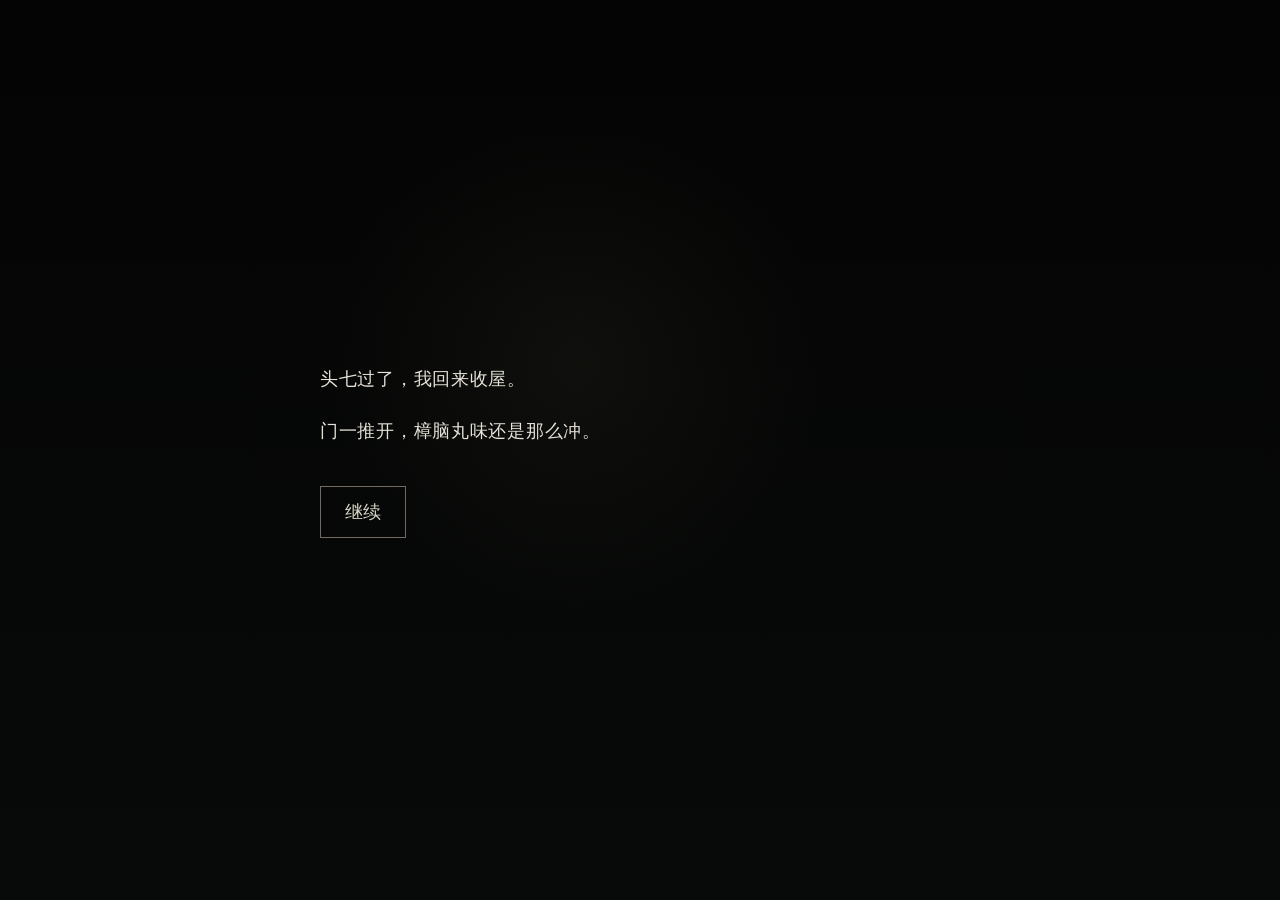
==== index.html @ 70cb3a4e "1.0" ====
<!doctype html>
<html lang="zh-CN">
<head>
  <meta charset="utf-8" />
  <meta name="viewport" content="width=device-width,initial-scale=1,viewport-fit=cover" />
  <meta name="theme-color" content="#1d6762" />
  <meta name="description" content="《留名罐》——浏览器原生民俗调查解谜。" />
  <title>留名罐</title>
  <link rel="icon" href="assets/icons/computer.png" />
  <link rel="stylesheet" href="assets/app.css" />
</head>
<body>
  <div id="boot" class="boot" aria-live="polite">
    <div class="boot-room" id="bootRoom">
      <div class="boot-copy" id="bootCopy">
        <p>头七过了，我回来收屋。</p>
        <p>门一推开，樟脑丸味还是那么冲。</p>
        <button id="bootContinue" class="quiet-button">继续</button>
      </div>
    </div>
  </div>

  <main id="desktop" class="desktop hidden" aria-label="林守义的旧电脑桌面">
    <div class="desktop-grain" aria-hidden="true"></div>
    <div id="desktopIcons" class="desktop-icons"></div>
    <section id="windowLayer" class="window-layer" aria-live="polite"></section>
    <div id="toastLayer" class="toast-layer" aria-live="polite"></div>
    <div id="phoneLayer" class="phone-layer hidden"></div>
    <div id="crtWarp" class="crt-warp" aria-hidden="true"></div>
    <div id="contextMenu" class="context-menu hidden" role="menu"></div>

    <footer class="taskbar">
      <button id="startButton" class="start-button"><img src="assets/icons/computer.png" alt=""/>开始</button>
      <div id="taskButtons" class="task-buttons"></div>
      <div class="task-status"><span id="taskHint">系统就绪</span></div>
      <button id="soundButton" class="sound-button" title="环境与设备声音">声音：开</button><button id="clockButton" class="clock-button" title="双击查看系统时间"><span id="clockText">21:17</span></button>
    </footer>
  </main>

  <div id="endingLayer" class="ending-layer hidden" aria-live="polite"></div>
  <noscript>本作需要 JavaScript 才能运行。</noscript>
  <script src="assets/app.js"></script>
</body>
</html>
---- assets/app.css ----
:root{
  --sys-gray:#c4c4c4; --sys-dark:#31363a; --sys-mid:#7e8588; --sys-light:#f2f2eb;
  --navy:#0b2d63; --teal:#196d68; --ink:#1f1f1b; --paper:#e7e0c9; --accent:#8f2e27;
  --shadow:rgba(0,0,0,.42); --task-h:36px;
  font-family:"Microsoft YaHei","Noto Sans CJK SC",Arial,sans-serif;
}
*{box-sizing:border-box}
html,body{margin:0;width:100%;height:100%;overflow:hidden;background:#0d1718;color:#111}
button,input,select{font:inherit}
button{cursor:default}
.hidden{display:none!important}
.boot{position:fixed;inset:0;background:#050605;color:#e6e2d8;z-index:9999}
.boot-room{position:absolute;inset:0;display:grid;place-items:center;background:radial-gradient(circle at 45% 40%,rgba(87,79,65,.13),transparent 28%),linear-gradient(180deg,#030403,#080a09);}
.boot-room:after{content:"";position:absolute;inset:0;opacity:.13;background:repeating-linear-gradient(90deg,transparent 0 27px,rgba(255,255,255,.025) 28px,transparent 29px)}
.boot-copy{width:min(640px,82vw);font-family:"Noto Serif CJK SC","Songti SC",serif;line-height:1.9;font-size:18px;letter-spacing:.04em;position:relative;z-index:2}
.boot-copy p{margin:0 0 18px;opacity:0;transform:translateY(4px);animation:fadeIn .8s forwards}
.boot-copy p:nth-child(2){animation-delay:.8s}.boot-copy p:nth-child(3){animation-delay:1.6s}
.quiet-button{margin-top:20px;background:transparent;color:#d8d3c7;border:1px solid #6f6b61;padding:8px 24px}
@keyframes fadeIn{to{opacity:1;transform:none}}
.desktop{position:fixed;inset:0;background:url('wallpaper.webp') center/cover no-repeat;user-select:none}
.desktop:before{content:"";position:absolute;inset:0;background:linear-gradient(90deg,rgba(0,0,0,.08),transparent 25%,transparent 75%,rgba(0,0,0,.1));pointer-events:none}
.desktop-grain{position:absolute;inset:0;pointer-events:none;opacity:.16;mix-blend-mode:soft-light;background-image:radial-gradient(rgba(255,255,255,.15) 1px,transparent 1px);background-size:3px 3px}
.desktop-icons{position:absolute;left:14px;top:14px;bottom:calc(var(--task-h) + 10px);display:grid;grid-auto-flow:column;grid-template-rows:repeat(6,86px);grid-auto-columns:82px;gap:5px 12px;align-content:start;z-index:3}
.desktop-icon{width:82px;height:82px;background:transparent;border:0;color:white;text-shadow:1px 1px 2px #000;display:flex;flex-direction:column;align-items:center;justify-content:flex-start;padding:4px 3px;position:relative}
.desktop-icon img{width:48px;height:48px;image-rendering:auto;filter:drop-shadow(1px 2px 1px rgba(0,0,0,.45))}
.desktop-icon span{font-size:12px;line-height:16px;padding:1px 3px;max-width:78px;overflow:hidden;text-overflow:ellipsis;white-space:nowrap}
.desktop-icon:hover span,.desktop-icon:focus span{background:#083f83;color:#fff;outline:1px dotted #fff}
.desktop-icon.unread:after{content:"";position:absolute;right:12px;top:4px;width:8px;height:8px;border-radius:50%;background:#f0c95d;box-shadow:0 0 0 1px #4f3e14}
.taskbar{position:absolute;left:0;right:0;bottom:0;height:var(--task-h);background:#bfc2be;border-top:2px solid #f5f5ef;display:flex;align-items:center;padding:3px;z-index:5000;box-shadow:0 -1px 0 #646766}
.start-button,.clock-button{height:28px;border:2px outset #e3e4df;background:#c7c9c5;color:#111;font-weight:700;display:flex;align-items:center;gap:4px;padding:2px 7px}
.start-button:active,.clock-button:active{border-style:inset}.start-button img{width:20px;height:20px}
.task-buttons{display:flex;gap:3px;margin-left:5px;min-width:0;flex:1;overflow:hidden}
.task-window-button{height:27px;min-width:110px;max-width:185px;border:2px outset #ddd;background:#c3c5c1;text-align:left;white-space:nowrap;overflow:hidden;text-overflow:ellipsis;font-size:12px;padding:2px 8px}
.task-window-button.active{border-style:inset;background:#b5b7b2}
.task-status{width:min(310px,28vw);height:27px;border:2px inset #deded8;padding:4px 8px;font-size:11px;white-space:nowrap;overflow:hidden;text-overflow:ellipsis;color:#303431;background:#b9bcb7}
.clock-button{font-weight:400;min-width:66px;justify-content:center;margin-left:4px}
.window-layer{position:absolute;inset:0 0 var(--task-h);pointer-events:none;z-index:10}
.win{position:absolute;width:min(900px,88vw);height:min(650px,78vh);background:#c5c6c2;border:2px outset #f4f4ef;box-shadow:5px 6px 18px var(--shadow);pointer-events:auto;display:flex;flex-direction:column;min-width:320px;min-height:220px;overflow:hidden}
.win.active{box-shadow:7px 9px 24px rgba(0,0,0,.55)}
.win-titlebar{height:28px;background:linear-gradient(90deg,#0a2d66,#2d6d9a);color:#fff;display:flex;align-items:center;padding:2px 3px 2px 6px;font-size:12px;font-weight:700;letter-spacing:.02em;touch-action:none}
.win.inactive .win-titlebar{background:linear-gradient(90deg,#777,#999)}
.win-titlebar img{width:18px;height:18px;margin-right:5px}.win-title{flex:1;overflow:hidden;text-overflow:ellipsis;white-space:nowrap}
.win-controls{display:flex;gap:2px}.win-controls button{width:22px;height:20px;border:2px outset #ddd;background:#c6c6c1;padding:0;line-height:14px;font-weight:700}.win-controls button:active{border-style:inset}
.win-menu{height:27px;background:#d6d6d2;border-bottom:1px solid #777;padding:4px 8px;font-size:12px;display:flex;gap:17px}.win-menu span:first-letter{text-decoration:underline}
.win-body{flex:1;min-height:0;background:#f2f2ed;overflow:auto;position:relative;user-select:text}
.statusbar{height:22px;background:#c7c9c5;border-top:1px solid #777;padding:3px 7px;font-size:11px;display:flex;gap:16px;color:#333}
.statusbar span{border:1px inset #ddd;padding:0 5px;flex:1;white-space:nowrap;overflow:hidden;text-overflow:ellipsis}
.toolbar{background:#d1d2ce;border-bottom:1px solid #82847f;padding:5px;display:flex;align-items:center;gap:5px;user-select:none}
.tool-btn{height:27px;border:2px outset #eee;background:#c9cbc7;padding:2px 10px;font-size:12px}.tool-btn:active{border-style:inset}.tool-btn[disabled]{color:#777;opacity:.75}
.split{display:grid;grid-template-columns:220px 1fr;height:100%}.sidepane{background:#ecece8;border-right:1px solid #9d9f9b;padding:9px;font-size:12px}.sidepane h4{margin:0 0 8px;font-size:12px;color:#244b79}.sidepane a{display:block;padding:3px 4px;color:#053a86;text-decoration:none}.sidepane a:hover{background:#d5dfeb}.mainpane{padding:12px;overflow:auto}
.file-list{width:100%;border-collapse:collapse;font-size:12px;background:#fff}.file-list th{position:sticky;top:0;background:#e7e7e2;text-align:left;border:1px solid #b5b6b1;padding:5px}.file-list td{border-bottom:1px solid #e7e7e3;padding:5px 6px}.file-list tr:hover td{background:#dce9f7}.file-list .new td:first-child{font-weight:700}.file-chip{display:inline-flex;align-items:center;gap:6px}.file-chip img{width:20px;height:20px}
.scan-view{height:100%;background:#676862;padding:18px;display:flex;align-items:flex-start;justify-content:center;overflow:auto}.scan-frame{background:#e9e3d0;box-shadow:0 8px 26px rgba(0,0,0,.55);max-width:1100px;width:92%;position:relative}.scan-frame img{display:block;width:100%;height:auto}.scan-caption{background:#2f302e;color:#ddd;padding:7px 12px;font-size:11px;display:flex;justify-content:space-between}.scan-tools{position:sticky;top:0;z-index:3;background:#c6c7c3;border:2px outset #eee;padding:5px;display:flex;gap:5px}
.browser-shell{height:100%;display:flex;flex-direction:column;background:#f5f1df;font-family:"SimSun","Noto Serif CJK SC",serif}.browser-bar{background:#c8c9c6;padding:5px;border-bottom:1px solid #777;display:flex;align-items:center;gap:6px;font-family:Arial,sans-serif;font-size:12px}.urlbox{background:white;border:2px inset #ddd;padding:3px 7px;flex:1;white-space:nowrap;overflow:hidden}.oldsite{padding:18px 24px 40px;overflow:auto;background:#e8e0c7 url('wallpaper.webp') center/1600px auto fixed;color:#2b271f}.site-sheet{max-width:860px;margin:0 auto;background:#efe8d2;border:1px solid #736a58;padding:0 18px 28px;box-shadow:0 0 20px rgba(0,0,0,.16)}
.site-banner{margin:0 -18px 10px;height:92px;background:linear-gradient(180deg,#493c2a,#655034);color:#eadbb2;border-bottom:4px double #b89b61;display:flex;align-items:end;padding:13px 18px;font-size:28px;letter-spacing:.2em;text-shadow:1px 2px #1e1710}.site-nav{background:#d3c39a;border:1px solid #84704b;padding:6px 9px;margin:10px 0;font-size:13px}.site-nav a{color:#003b88;margin-right:15px;text-decoration:underline;cursor:pointer}.site-sheet h2{font-size:18px;border-bottom:1px dotted #7b6b4a;padding-bottom:5px}.site-sheet h3{font-size:15px}.site-sheet p,.site-sheet li{font-size:14px;line-height:1.75}.site-note{border:1px solid #97845e;background:#e3d5af;padding:10px;margin:12px 0}.visitor{font-size:12px;color:#5c513b;text-align:right}.bbs{width:100%;border-collapse:collapse;background:#f2ead4;font-size:13px}.bbs td,.bbs th{border:1px solid #9d8f6f;padding:6px;vertical-align:top}.bbs th{background:#d7c79f}
.login-panel{width:min(530px,92%);margin:40px auto;background:#c9cbc7;border:2px outset #eee;box-shadow:4px 5px 14px rgba(0,0,0,.35)}.login-head{background:#103b78;color:#fff;padding:8px;font-weight:700}.login-main{padding:20px 24px}.login-row{display:grid;grid-template-columns:110px 1fr;gap:8px;align-items:center;margin:9px 0}.login-row input{border:2px inset #eee;background:#fff;padding:5px 7px}.login-actions{text-align:right;margin-top:14px}.sys-btn{border:2px outset #eee;background:#c7c9c5;padding:4px 14px}.sys-btn:active{border-style:inset}.helpbox{margin-top:16px;border-top:1px solid #8a8c88;padding-top:10px;font-size:12px;line-height:1.6;color:#414642}.error-text{color:#86291f;min-height:20px;font-size:12px}.success-text{color:#245c25;font-weight:700}
.train-app{height:100%;display:grid;grid-template-columns:minmax(280px,40%) 1fr;background:#898b87}.train-controls{background:#bbbdb8;border-right:3px ridge #e2e3dd;padding:10px;overflow:auto}.train-screen{position:relative;background:#26302e;overflow:hidden;display:flex;flex-direction:column}.interlock{border:2px inset #eee;background:#5b625d;padding:8px;color:#e8e3cf;font-size:12px}.interlock-title{font-weight:700;color:#f4e4a7;margin-bottom:7px}.lever-grid{display:grid;grid-template-columns:1fr 1fr;gap:7px}.lever{border:2px solid #252a27;background:#737b75;padding:7px}.lever label{display:block;margin-bottom:5px}.toggle-pair{display:flex}.toggle-pair button{flex:1;border:2px outset #bbb;background:#b8bab5;font-size:11px;padding:5px}.toggle-pair button.on{border-style:inset;background:#546d59;color:#fff}.signal-btn{width:100%;margin-top:9px;background:#8b8d88;border:3px outset #c8c9c4;padding:8px;font-weight:700}.run-sheet{margin-top:10px;background:#e9e2cc;color:#222;padding:8px;border:1px solid #4d4d47;font-family:"Courier New",monospace;font-size:11px}.run-sheet table{width:100%;border-collapse:collapse}.run-sheet td,.run-sheet th{border-bottom:1px dashed #8d866f;padding:4px}.run-sheet tr.current{background:#c8d7c3}.train-log{height:90px;background:#17201e;color:#a9d29e;border-top:1px solid #7d8b84;padding:7px;font-family:monospace;font-size:11px;overflow:auto}.three-stage{flex:1;min-height:280px;position:relative;background:linear-gradient(#7d8d8c,#47564f)}.three-stage canvas{width:100%!important;height:100%!important;display:block}.fallback-rail{position:absolute;inset:0;overflow:hidden;background:#46534f}.fallback-rail-bg{position:absolute;inset:0;width:100%;height:100%;object-fit:cover;filter:saturate(.8) contrast(1.02)}.fallback-motion{position:absolute;inset:0;pointer-events:none;opacity:0;background:linear-gradient(90deg,transparent 0 18%,rgba(238,238,221,.10) 30%,rgba(40,46,43,.26) 50%,rgba(238,238,221,.08) 69%,transparent 82%);mix-blend-mode:screen;filter:blur(9px);transform:translateX(-16%)}.fallback-rail.passing .fallback-rail-bg{animation:railCameraPass 2.3s ease-out}.fallback-rail.passing .fallback-motion{animation:railMotionPass 2.3s ease-out}@keyframes railCameraPass{0%{transform:scale(1);filter:saturate(.8) contrast(1.02) blur(0)}34%{transform:scale(1.012) translateX(-.35%);filter:saturate(.72) contrast(1.05) blur(.7px)}55%{transform:scale(1.026) translateX(.4%);filter:saturate(.68) contrast(1.06) brightness(.93) blur(1.4px)}100%{transform:scale(1);filter:saturate(.8) contrast(1.02) blur(0)}}@keyframes railMotionPass{0%{opacity:0;transform:translateX(-20%)}18%{opacity:.18}47%{opacity:.52;transform:translateX(8%)}72%{opacity:.17;transform:translateX(22%)}100%{opacity:0;transform:translateX(32%)}}@media (prefers-reduced-motion:reduce){.fallback-rail.passing .fallback-rail-bg{animation-duration:.85s}.fallback-rail.passing .fallback-motion{animation-duration:.85s}.vhs-noise{display:none}}.vhs-noise{display:none}}
.film-app{height:100%;background:#52534e;color:#ddd;display:grid;grid-template-rows:auto 1fr auto}.light-toolbar{background:#bfc0bb;color:#222;border-bottom:2px ridge #eee;padding:5px;display:flex;gap:6px;align-items:center}.light-surface{position:relative;overflow:auto;padding:28px;background:radial-gradient(circle at 50% 40%,#f7f0d8,#b9b196 62%,#76736a 100%)}.film-strips{display:grid;grid-template-columns:repeat(3,minmax(190px,1fr));gap:14px;max-width:1100px;margin:20px auto}.film-card{background:#151514;padding:14px 14px 34px;border:1px solid #777;box-shadow:0 6px 12px rgba(0,0,0,.45);position:relative;cursor:grab}.film-card.dragging{opacity:.45}.film-card img{width:100%;display:block;filter:sepia(.26) contrast(1.07)}.film-code{position:absolute;left:14px;right:14px;bottom:9px;font-family:monospace;font-size:11px;color:#c0b078;display:flex;justify-content:space-between}.film-slot-label{text-align:center;font-size:12px;color:#413d31}.magnifier{position:fixed;width:190px;height:190px;border-radius:50%;border:8px solid #333;box-shadow:0 4px 18px rgba(0,0,0,.5),inset 0 0 0 2px #aaa;background:rgba(255,255,255,.16);pointer-events:none;display:none;z-index:8000}.light-footer{background:#2d2e2b;color:#c8c8c0;padding:7px 10px;font-size:11px;display:flex;justify-content:space-between}
.vhs-app{height:100%;display:grid;grid-template-columns:1fr 250px;background:#111;color:#ddd}.vhs-main{min-width:0;display:flex;flex-direction:column}.vhs-screen{position:relative;flex:1;min-height:300px;background:#050606;overflow:hidden;display:grid;place-items:center}.vhs-screen img{max-width:100%;max-height:100%;width:100%;height:100%;object-fit:contain;filter:saturate(.55) contrast(1.06) brightness(.82)}.vhs-screen:after{content:"";position:absolute;inset:0;pointer-events:none;background:repeating-linear-gradient(0deg,rgba(255,255,255,.035) 0 1px,rgba(0,0,0,.06) 2px 4px),linear-gradient(90deg,rgba(255,0,0,.025),transparent 25%,rgba(0,255,255,.025));mix-blend-mode:screen}.vhs-timecode{position:absolute;left:14px;top:10px;color:#ecebd5;font:18px monospace;text-shadow:2px 2px #000;z-index:2}.vhs-controls{background:#232624;border-top:1px solid #565b57;padding:8px;display:grid;grid-template-columns:auto 1fr auto;gap:8px;align-items:center}.vhs-controls input[type=range]{width:100%}.vhs-side{border-left:1px solid #444;padding:10px;background:#202220;overflow:auto;font-size:12px}.vhs-side h3{margin:8px 0;font-size:13px;color:#d7d0aa}.channel-row,.camera-row{display:flex;gap:4px;flex-wrap:wrap}.vhs-btn{background:#343a37;color:#ddd;border:2px outset #595f5b;padding:4px 7px;font-size:11px}.vhs-btn.on{border-style:inset;background:#5c624d}.waveform{height:86px;background:#080a09;border:1px solid #555;margin-top:7px;position:relative;overflow:hidden}.waveform canvas{width:100%;height:100%}.bookmark-list{border-top:1px solid #555;margin-top:8px;padding-top:8px}.bookmark{padding:4px;border-bottom:1px dotted #555}.transcript{margin-top:8px;padding:7px;background:#141615;border:1px solid #444;color:#bfc7ba;line-height:1.5;min-height:52px}
.mail-app{height:100%;display:grid;grid-template-columns:210px 260px 1fr;background:#ddd}.mail-folders{padding:8px;background:#e8e8e4;border-right:1px solid #8d8f8b;font-size:12px}.mail-list{background:white;border-right:1px solid #aaa;overflow:auto}.mail-item{padding:8px;border-bottom:1px solid #ddd;font-size:11px}.mail-item:hover,.mail-item.active{background:#dbe7f5}.mail-view{background:#f6f6f2;padding:12px;overflow:auto;font-size:12px;line-height:1.65}.mail-header{border-bottom:1px solid #aaa;padding-bottom:8px;margin-bottom:10px;font-family:monospace}.mail-body p{margin:.7em 0}.attachment{display:inline-block;border:1px solid #aaa;background:#e8e8e1;padding:6px;margin-top:8px}
.meta-app{height:100%;display:grid;grid-template-columns:1fr 330px}.meta-table-wrap{overflow:auto;background:#fff}.meta-table{width:100%;border-collapse:collapse;font-size:11px}.meta-table th{position:sticky;top:0;background:#ddd;border-bottom:1px solid #888;padding:6px;text-align:left;cursor:pointer}.meta-table td{border-bottom:1px solid #e5e5e5;padding:6px}.meta-table tr:hover td{background:#edf4fc}.meta-detail{background:#ededE8;border-left:1px solid #999;padding:12px;font-size:12px;overflow:auto}.property-box{border:2px inset #eee;background:#fff;padding:10px;line-height:1.65}.deleted{color:#8b2e27}.restored{color:#325b31}
.phone-layer{position:absolute;right:50px;bottom:65px;width:350px;background:#d2d2ce;border:3px outset #eee;z-index:7000;box-shadow:8px 10px 26px rgba(0,0,0,.5)}.phone-head{background:#173f78;color:#fff;padding:7px;font-weight:700}.phone-body{padding:14px;background:#e8e8e3;font-size:13px;line-height:1.7}.phone-speaker{font-weight:700;color:#343c42}.phone-actions{text-align:right;margin-top:11px}
.toast-layer{position:absolute;right:18px;bottom:52px;z-index:9000;display:flex;flex-direction:column;gap:8px;pointer-events:none}.toast{width:330px;background:#e3e4df;border:2px outset #fff;box-shadow:4px 5px 16px rgba(0,0,0,.35);padding:9px 10px;font-size:12px;color:#222;animation:toastIn .25s ease-out}.toast b{display:block;color:#174b77;margin-bottom:3px}@keyframes toastIn{from{transform:translateX(30px);opacity:0}to{transform:none;opacity:1}}
.crt-warp{position:absolute;inset:0;pointer-events:none;z-index:9500;opacity:0;background:radial-gradient(ellipse at center,transparent 45%,rgba(0,0,0,.35) 95%);mix-blend-mode:multiply}.crt-warp.play{animation:crtWarp 2.6s ease-in-out}@keyframes crtWarp{0%{opacity:0;transform:scale(1)}18%{opacity:.7;transform:scaleX(1.02) scaleY(.985)}40%{opacity:.25;transform:scaleX(.992) scaleY(1.01)}75%{opacity:.55;transform:scale(1.008)}100%{opacity:0;transform:none}}
.context-menu{position:absolute;z-index:10000;background:#d2d3cf;border:2px outset #fff;min-width:190px;padding:3px;font-size:12px}.context-menu button{display:block;width:100%;border:0;background:transparent;text-align:left;padding:5px 16px 5px 25px}.context-menu button:hover{background:#0c3f85;color:white}.context-menu hr{border:0;border-top:1px solid #888;border-bottom:1px solid #fff}
.jar-app{height:100%;background:#191a19;color:#ddd;display:grid;grid-template-columns:1fr 250px}.jar-stage{position:relative;min-height:380px;background:radial-gradient(circle at 50% 42%,#3b3a34,#171816 72%)}.jar-stage canvas{width:100%!important;height:100%!important}.jar-side{padding:13px;background:#292b28;border-left:1px solid #4d504b;font-size:12px;line-height:1.6}.jar-side input{width:100%}.museum-label{border-top:1px solid #555;margin-top:14px;padding-top:12px;color:#c9c4b5}
.ending-layer{position:fixed;inset:0;background:#050605;color:#e5e1d7;z-index:12000;display:flex;align-items:center;justify-content:center;font-family:"Noto Serif CJK SC","Songti SC",serif;overflow:auto;padding:40px}.ending-card{width:min(760px,90vw);line-height:1.9}.ending-card h1{font-size:36px;font-weight:400;letter-spacing:.2em}.ending-card .name{font-size:24px;margin-top:36px}.ending-card button{margin-top:35px;background:transparent;color:#d8d3c7;border:1px solid #756f65;padding:8px 18px}
.end-action{background:#d2d2ce;color:#111;font-family:"Microsoft YaHei",sans-serif;border:3px outset #eee;padding:16px}.end-drops{display:grid;grid-template-columns:1fr 1fr;gap:16px;margin-top:15px}.drop-target{height:140px;border:2px dashed #767976;background:#efefe9;display:flex;flex-direction:column;align-items:center;justify-content:center;gap:8px}.drop-target img{width:48px}.drag-folder{display:inline-flex;align-items:center;gap:8px;border:2px outset #eee;background:#c6c8c4;padding:8px;margin-top:10px;cursor:grab}.drag-folder img{width:32px}
.inference-box{margin:10px 0;border:1px solid #777;background:#f1efe6;padding:9px;font-size:12px}.inference-box strong{color:#7d2c25}.evidence-grid{display:grid;grid-template-columns:repeat(auto-fit,minmax(230px,1fr));gap:8px}.evidence-card{border:1px solid #9b9b94;background:#f7f7f2;padding:9px;font-size:12px}.evidence-card b{display:block;margin-bottom:3px}
@media (max-width:820px){
  .desktop-icons{grid-template-rows:repeat(8,76px);grid-auto-columns:72px}.desktop-icon{width:72px;height:72px}.desktop-icon img{width:42px;height:42px}.win{width:96vw!important;height:84vh!important;left:2vw!important;top:4vh!important}.split{grid-template-columns:150px 1fr}.train-app{grid-template-columns:1fr}.train-screen{min-height:280px}.train-controls{max-height:45vh}.film-strips{grid-template-columns:1fr}.vhs-app{grid-template-columns:1fr}.vhs-side{border-left:0;border-top:1px solid #444;max-height:230px}.mail-app{grid-template-columns:120px 1fr}.mail-view{grid-column:1 / -1;border-top:1px solid #aaa;min-height:250px}.meta-app{grid-template-columns:1fr}.meta-detail{border-left:0;border-top:1px solid #999}.jar-app{grid-template-columns:1fr}.jar-side{border-left:0;border-top:1px solid #555}.task-status{display:none}.phone-layer{left:3vw;right:3vw;width:auto}.end-drops{grid-template-columns:1fr}.site-banner{font-size:21px}}
@media (prefers-reduced-motion:reduce){*{animation-duration:.001ms!important;transition-duration:.001ms!important}.crt-warp{display:none}}

/* v5.1 evidence-workbench refinements */
.train-tools{margin-top:8px;display:flex;gap:6px;flex-wrap:wrap}.tool-btn.assist-ready{outline:1px solid #84723a;box-shadow:inset 0 0 0 1px #e7d89c}.signal-btn[disabled]{filter:grayscale(.45);opacity:.72}.light-surface.slant-on{background:linear-gradient(116deg,#8f8875 0%,#f5eccf 36%,#b3a991 61%,#6e6b63 100%);filter:contrast(1.1) brightness(.94)}
.vhs-controls{display:flex;flex-wrap:wrap;gap:7px;align-items:center}.vhs-controls input[type=range]{flex:1 1 300px;min-width:180px}.vhs-speed{display:inline-flex;gap:3px;align-items:center;font-size:11px;color:#cfcbb7}.bookmark{display:block;width:100%;text-align:left;background:#181a19;color:#c9cec5;border:0;border-bottom:1px dotted #555;padding:5px 4px}.bookmark:hover{background:#2d332f}.vhs-screen img{transform-origin:center center;transition:transform .08s linear}.film-card img{filter:sepia(.18) contrast(1.06) brightness(.94)}
@media (max-width:820px){.vhs-controls input[type=range]{flex-basis:100%}.vhs-speed{width:100%}.train-tools{position:sticky;bottom:0;background:#bbbdb8;padding:5px 0}}
.sound-button{height:28px;border:2px outset #e3e4df;background:#c7c9c5;color:#222;padding:2px 8px;font-size:11px;margin-left:4px}.sound-button:active{border-style:inset}

/* photographic archive fallback for the digitised jar */
.fallback-jar{position:absolute;left:50%;top:50%;width:min(62%,430px);height:min(78%,470px);transform:translate(-50%,-50%);border:0;border-radius:0;background:none;box-shadow:none;transform-style:preserve-3d;transition:filter .12s linear}
.fallback-jar:before{display:none}
.fallback-jar img{position:absolute;inset:0;width:100%;height:100%;object-fit:contain;filter:drop-shadow(0 26px 26px rgba(0,0,0,.48));transition:opacity .35s ease;pointer-events:none}
.fallback-jar .jar-front{opacity:1}.fallback-jar .jar-bottom{opacity:0}.fallback-jar.reveal .jar-front{opacity:0}.fallback-jar.reveal .jar-bottom{opacity:1}
@media (max-width:820px){.fallback-jar{width:min(78%,390px);height:min(75%,430px)}}

/* round-2 investigation polish */
.plain-memo{margin:10px 0;padding:9px 11px;border:1px solid #9b9b91;background:#fffff3;font:12px/1.65 "Courier New",monospace;box-shadow:inset 0 0 0 1px #e7e5d8;color:#222;cursor:default}
.plain-memo:hover{background:#fffde8}.plain-memo b{font-weight:700}.plain-memo span{color:#444}
.notepad-page{height:100%;padding:18px 20px;background:#fffff1;color:#202020;font:14px/1.8 "Courier New","SimSun",monospace;white-space:pre-line}
.identity-board{margin-top:12px;border:2px inset #ddd;background:#d6d7d2;padding:8px;font-size:12px}
.identity-title{padding:5px 7px;margin:-8px -8px 8px;background:#6d716d;color:#f3f0df;font-weight:700;border-bottom:1px solid #3e413e}
.identity-row{display:grid;grid-template-columns:20px 1fr;gap:6px;align-items:start;padding:6px 7px;border-bottom:1px solid #b4b6b1;background:#ecece7}
.identity-row:last-child{border-bottom:0}.identity-row.locked{color:#777;background:#d9dad5}.identity-row.ready:hover{background:#f4f4ef}
.identity-row input{margin-top:3px}.identity-row span{display:block}.identity-row b{display:inline-block;min-width:88px;color:#283d55}.identity-row small{display:block;margin-top:2px;color:#454845;font-size:11px;line-height:1.45}.identity-row.locked b,.identity-row.locked small{color:#777}
.identity-board>.sys-btn{margin-top:8px}.identity-result{margin-top:7px;padding:7px 8px;border:1px inset #e2e2de;background:#f5f5ee;min-height:32px;line-height:1.5;color:#30332f}
#clockText{min-width:52px;display:inline-block;text-align:center}.clock-button{min-width:76px}

/* round-3 atmosphere / material-authenticity pass */
.system-note{margin:10px 0;border:1px solid #979990;background:#e9eae5;padding:7px 9px;font-size:11px;line-height:1.55;color:#353934;box-shadow:inset 1px 1px #fff,inset -1px -1px #c6c7c2}
.system-note b{display:inline-block;color:#253c54;margin-right:8px}.system-note span{color:#484c47}
.scan-view{background:radial-gradient(circle at 50% 34%,#76776f,#51534f 72%);padding:26px 34px}.scan-frame{box-shadow:0 12px 34px rgba(0,0,0,.62),0 0 0 1px rgba(255,255,255,.08);transform:rotate(-.08deg)}
.scan-frame:before{content:"";position:absolute;left:7%;right:7%;top:-7px;height:12px;background:linear-gradient(90deg,transparent,#d8d3be 8%,#aaa590 52%,#d8d3be 92%,transparent);opacity:.28;filter:blur(.6px);pointer-events:none}
.oldsite{background:#d5d1bb url('wallpaper.webp') center/1800px auto fixed;padding:14px 20px 44px}.site-sheet{max-width:920px;margin:0 auto;background:#eee9d3;border:1px solid #514c3d;padding:0 12px 28px;box-shadow:none}
.site-banner{height:78px;margin:0 -12px 7px;background:linear-gradient(#354238,#465246 48%,#303b32 49%,#273029);border-bottom:3px double #9f926c;color:#e4ddbf;font-family:"SimSun","Noto Serif CJK SC",serif;font-size:26px;text-shadow:1px 1px #151b17;align-items:center}
.site-nav{background:#c7c1a7;border:1px solid #756f59;padding:3px 6px;margin:0 0 9px;display:flex;gap:0;flex-wrap:wrap}.site-nav a{padding:2px 14px;border-right:1px solid #8e866d;color:#173c6b;text-decoration:underline;font-size:12px}.site-content{background:#f4efd9;border:1px solid #a29a7b;padding:12px 18px;min-height:390px;line-height:1.7;font-size:14px}.site-content h2{font-size:18px;color:#663727;border-bottom:1px dotted #8a826a;padding-bottom:4px}.site-content h3{font-size:15px;color:#3c4b3e}.site-note{background:#eee8cf;border:1px solid #b3a77d;border-left:4px solid #7f6c3e;padding:8px 10px;color:#403b30}.visitor{font-family:monospace;color:#67604f;text-align:right}
.vhs-screen{background:radial-gradient(circle at center,#0b0d0c,#020302 78%)}.vhs-screen img{filter:saturate(.46) contrast(1.13) brightness(.78) sepia(.06)}
.vhs-noise{position:absolute;inset:0;width:100%;height:100%;z-index:4;pointer-events:none;mix-blend-mode:screen;opacity:.78}.vhs-timecode{z-index:6}.vhs-screen:after{z-index:5;opacity:.82}
.vhs-side{background:linear-gradient(#202320,#181a18);box-shadow:inset 1px 0 #5a5d59}.transcript{background:#101210;border-color:#575a55}.waveform{box-shadow:inset 0 0 18px rgba(0,0,0,.8)}
.light-surface{background:radial-gradient(ellipse at 50% 43%,#f8edc8 0,#d0c5a5 52%,#77736a 100%);box-shadow:inset 0 0 55px rgba(44,39,30,.65)}.film-card{border-color:#655f52;box-shadow:0 9px 20px rgba(0,0,0,.55),inset 0 0 0 1px #080808}.film-card:before{content:"";position:absolute;inset:8px;pointer-events:none;box-shadow:inset 0 0 18px rgba(255,226,155,.05)}
.task-status{background:#b6b9b4;color:#343834}.toast{background:#d8dbd6;border-color:#f4f5ef}.toast b{color:#284b6a}
@media (prefers-reduced-motion:reduce){.vhs-noise{display:none}.scan-frame{transform:none}}

/* R7 — realtime dispatch training: old industrial software, not a game HUD */
.train-app{grid-template-columns:minmax(330px,42%) 1fr}
.dispatch-live{flex:0 0 154px;background:#202925;color:#d7ded1;border-bottom:2px ridge #8b938d;padding:7px 8px 6px;font-family:"Courier New",monospace;font-size:11px;box-shadow:inset 0 0 0 1px #101512}
.dispatch-head{height:24px;display:flex;align-items:center;gap:12px;border-bottom:1px solid #566159;margin-bottom:4px;color:#cbd6c9}
.dispatch-head b{color:#f0df9b;letter-spacing:.5px}.dispatch-head [data-simclock]{margin-left:auto;color:#b7d9af;font-weight:700}.closure-state{min-width:102px;text-align:right;color:#91b492}.closure-state.closed{color:#f0c66b;animation:dispatchAmber 1.15s steps(2,end) infinite}
.dispatch-rows{display:grid;gap:2px}.dispatch-row{display:grid;grid-template-columns:46px 42px minmax(105px,1fr) 118px 86px;align-items:center;min-height:26px;padding:2px 4px;border:1px solid transparent;color:#82928a;background:#18201d}.dispatch-row.future{color:#66736d}.dispatch-row.active{border-color:#63796b;background:#243129;color:#d6dfd3}.dispatch-row.stopped{border-color:#9e7940;background:#332d1f;color:#f0d59a}.dispatch-row.done{color:#7ca17e;background:#1b261f}.dispatch-id{font-weight:700;color:#d7cf99}.dispatch-time{color:#94a59d}.dispatch-route{white-space:nowrap;overflow:hidden;text-overflow:ellipsis}.dispatch-distance{text-align:right;font-variant-numeric:tabular-nums}.dispatch-bar{height:5px;background:#0d1210;border:1px solid #445049;overflow:hidden}.dispatch-bar i{display:block;height:100%;width:0;background:#718c73;transition:width .45s linear}.dispatch-row.stopped .dispatch-bar i{background:#b8924c}.dispatch-row.done .dispatch-bar i{background:#5f8064}
.track-status{display:grid;grid-template-columns:repeat(4,1fr);gap:3px;margin-top:5px}.track-status span{border:1px inset #7d8780;background:#46504a;color:#c6ccc4;text-align:center;padding:3px 2px;font-size:10px}.track-status span.approach{box-shadow:inset 0 -3px #8d9e69}.track-status span.locked{outline:1px solid #aab8a7;color:#fff}.track-status span.occupied{background:#68413a;color:#f3ddd3}.track-status span.closed{background:#76602c;color:#fff0b5;border-color:#c1a45b}
.run-sheet-foot{margin-top:6px;padding-top:5px;border-top:1px dashed #8d866f;color:#5c594d;line-height:1.35}.train-log{height:108px}.three-stage{min-height:245px}
.training-report{margin:0 0 12px;background:#eee8d7;border:1px solid #4e4b41;box-shadow:0 1px 0 #fff inset;padding:12px 16px;color:#222;font:12px/1.55 "Courier New",monospace}.training-report>div:first-child{text-align:center;font-weight:700;letter-spacing:1px}.training-report hr{border:0;border-top:1px dashed #6f6a59;margin:8px 0}.report-grid{display:grid;grid-template-columns:1fr 1fr;gap:3px 14px}.report-grid span{color:#555}.report-grid b{text-align:right}.report-grid.credentials{font-size:14px}.report-grid.credentials b{letter-spacing:1px}
@keyframes dispatchAmber{50%{opacity:.55}}
@media (prefers-reduced-motion:reduce){.closure-state.closed{animation:none}.dispatch-bar i{transition:none}}
@media (max-width:760px){.train-app{grid-template-columns:1fr}.dispatch-live{flex-basis:166px}.dispatch-row{grid-template-columns:42px 38px minmax(90px,1fr) 102px 58px}.dispatch-route{font-size:10px}.train-screen{min-height:470px}.three-stage{min-height:220px}.train-log{height:96px}}
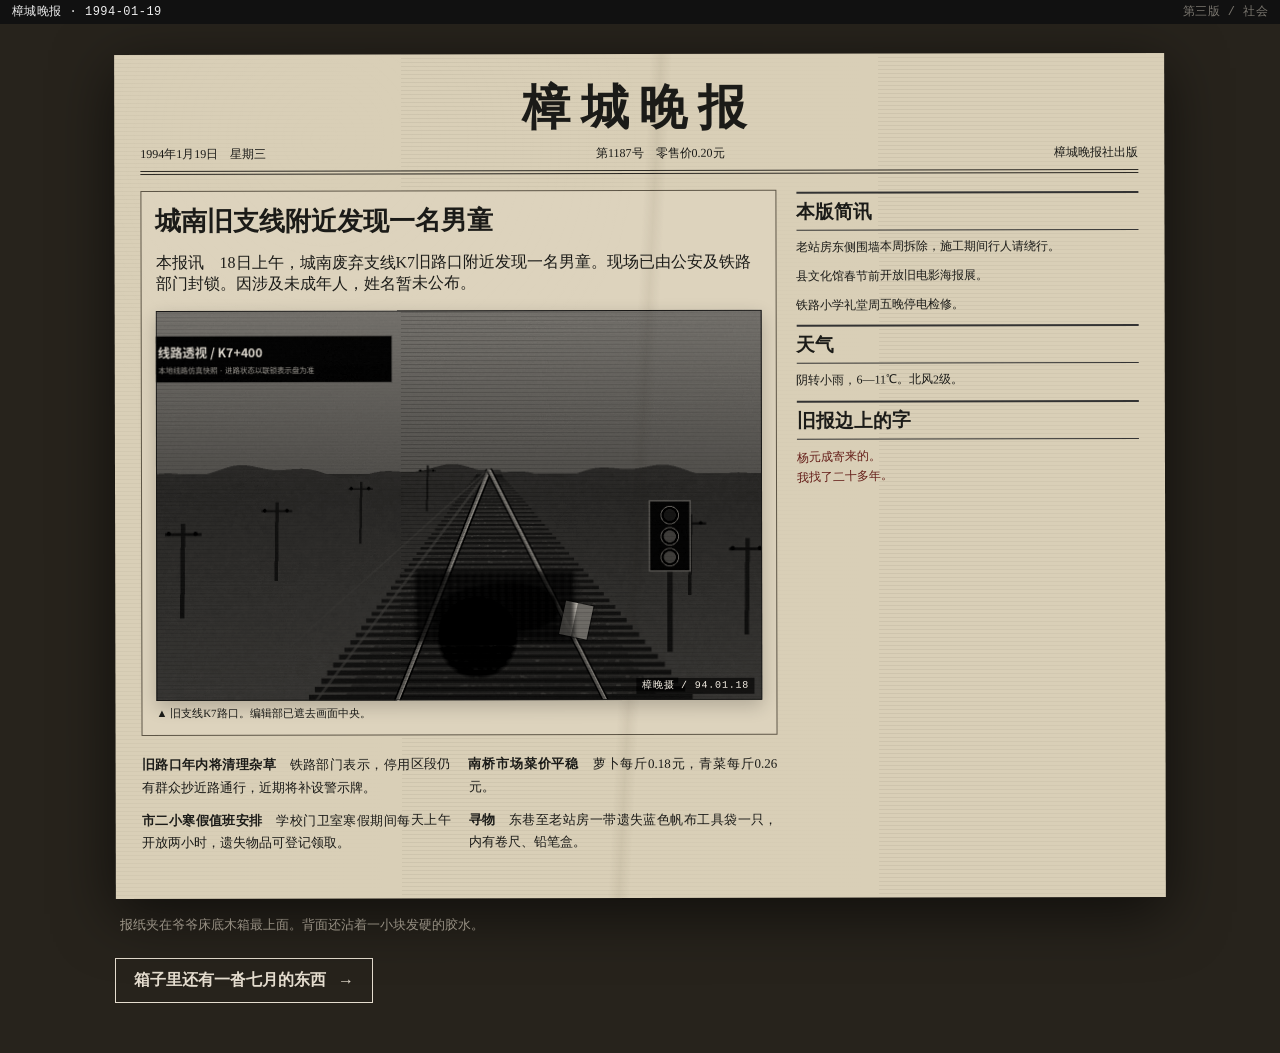
==== commit 86695846: "1.1" ====
--- a/index.html
+++ b/index.html
@@ -1,44 +1 @@
-<!doctype html>
-<html lang="zh-CN">
-<head>
-  <meta charset="utf-8" />
-  <meta name="viewport" content="width=device-width,initial-scale=1,viewport-fit=cover" />
-  <meta name="theme-color" content="#1d6762" />
-  <meta name="description" content="《留名罐》——浏览器原生民俗调查解谜。" />
-  <title>留名罐</title>
-  <link rel="icon" href="assets/icons/computer.png" />
-  <link rel="stylesheet" href="assets/app.css" />
-</head>
-<body>
-  <div id="boot" class="boot" aria-live="polite">
-    <div class="boot-room" id="bootRoom">
-      <div class="boot-copy" id="bootCopy">
-        <p>头七过了，我回来收屋。</p>
-        <p>门一推开，樟脑丸味还是那么冲。</p>
-        <button id="bootContinue" class="quiet-button">继续</button>
-      </div>
-    </div>
-  </div>
-
-  <main id="desktop" class="desktop hidden" aria-label="林守义的旧电脑桌面">
-    <div class="desktop-grain" aria-hidden="true"></div>
-    <div id="desktopIcons" class="desktop-icons"></div>
-    <section id="windowLayer" class="window-layer" aria-live="polite"></section>
-    <div id="toastLayer" class="toast-layer" aria-live="polite"></div>
-    <div id="phoneLayer" class="phone-layer hidden"></div>
-    <div id="crtWarp" class="crt-warp" aria-hidden="true"></div>
-    <div id="contextMenu" class="context-menu hidden" role="menu"></div>
-
-    <footer class="taskbar">
-      <button id="startButton" class="start-button"><img src="assets/icons/computer.png" alt=""/>开始</button>
-      <div id="taskButtons" class="task-buttons"></div>
-      <div class="task-status"><span id="taskHint">系统就绪</span></div>
-      <button id="soundButton" class="sound-button" title="环境与设备声音">声音：开</button><button id="clockButton" class="clock-button" title="双击查看系统时间"><span id="clockText">21:17</span></button>
-    </footer>
-  </main>
-
-  <div id="endingLayer" class="ending-layer hidden" aria-live="polite"></div>
-  <noscript>本作需要 JavaScript 才能运行。</noscript>
-  <script src="assets/app.js"></script>
-</body>
-</html>
+<!doctype html><html lang="zh-CN"><head><meta charset="utf-8"><meta name="viewport" content="width=device-width,initial-scale=1"><meta name="theme-color" content="#111"><title>1994年1月19日｜留名罐</title><link rel="stylesheet" href="assets/story.css"></head><body data-page="opening"><div class="story-shell theme-news"><div class="topline"><b>樟城晚报 · 1994-01-19</b><span class="stage-tag">第三版 / 社会</span></div><main class="page"><div class="page-inner"><article class="newspaper"><header class="paper-head"><h1>樟城晚报</h1><div class="paper-meta"><span>1994年1月19日　星期三</span><span>第1187号　零售价0.20元</span><span>樟城晚报社出版</span></div></header><div class="paper-grid"><section><div class="lead-story"><h2>城南旧支线附近发现一名男童</h2><p>本报讯　18日上午，城南废弃支线K7旧路口附近发现一名男童。现场已由公安及铁路部门封锁。因涉及未成年人，姓名暂未公布。</p><div class="accident-shot" data-accident tabindex="0" role="button" aria-label="放大事故现场照片"><i class="tarp"></i><i class="bag"></i><i class="censor"></i><span class="photo-stamp">樟晚摄 / 94.01.18</span></div><div class="photo-cap">▲ 旧支线K7路口。编辑部已遮去画面中央。</div></div><div class="paper-column"><p><b>旧路口年内将清理杂草</b>　铁路部门表示，停用区段仍有群众抄近路通行，近期将补设警示牌。</p><p><b>市二小寒假值班安排</b>　学校门卫室寒假期间每天上午开放两小时，遗失物品可登记领取。</p><p><b>南桥市场菜价平稳</b>　萝卜每斤0.18元，青菜每斤0.26元。</p><p><b>寻物</b>　东巷至老站房一带遗失蓝色帆布工具袋一只，内有卷尺、铅笔盒。</p></div></section><aside class="news-side"><h3>本版简讯</h3><p>老站房东侧围墙本周拆除，施工期间行人请绕行。</p><p>县文化馆春节前开放旧电影海报展。</p><p>铁路小学礼堂周五晚停电检修。</p><h3>天气</h3><p>阴转小雨，6—11℃。北风2级。</p><h3>旧报边上的字</h3><p class="grandpa-margin">杨元成寄来的。<br>我找了二十多年。</p></aside></div></article><p class="quiet" style="color:#bdb4a4;margin:18px 5px 0">报纸夹在爷爷床底木箱最上面。背面还沾着一小块发硬的胶水。</p><button class="main-exit" data-start style="color:#e5ddcf">箱子里还有一沓七月的东西</button></div></main></div><script src="assets/story.js"></script></body></html>
--- a/assets/story.css
+++ b/assets/story.css
@@ -0,0 +1,66 @@
+@charset "UTF-8";
+:root{--ink:#1b1b18;--paper:#d7c9a7;--red:#7a1815;--green:#17372c;--cream:#eee8d8;--line:#6f6653;--mono:"Courier New",monospace;--song:SimSun,"宋体",serif;--hei:"Microsoft YaHei","微软雅黑",sans-serif}
+*{box-sizing:border-box}html,body{margin:0;min-height:100%;background:#111;color:var(--ink)}body{font-family:var(--song);font-size:16px}button,input{font:inherit}button{cursor:pointer}a{color:inherit}.hidden{display:none!important}
+.story-shell{min-height:100vh;position:relative;overflow-x:hidden}.topline{position:fixed;z-index:30;top:0;left:0;right:0;height:24px;background:#111;color:#b9b3a7;font:12px/24px var(--mono);padding:0 12px;letter-spacing:.04em}.topline b{color:#eee;font-weight:400}.stage-tag{float:right;opacity:.62}
+.page{min-height:100vh;padding:54px 20px 50px}.page-inner{width:min(1120px,100%);margin:0 auto}.main-exit{display:inline-flex;align-items:center;gap:12px;margin-top:24px;padding:11px 18px;border:1px solid currentColor;background:transparent;text-decoration:none;font-weight:700}.main-exit::after{content:"→"}.main-exit[aria-disabled="true"]{opacity:.28;pointer-events:none}.quiet{font-size:13px;color:#6e6758}.kicker{font-size:12px;letter-spacing:.24em;text-transform:uppercase}.hand{font-family:"STKaiti","KaiTi",serif}.red-ink{color:#7e1714}.sep{height:1px;background:currentColor;opacity:.22;margin:20px 0}
+/* opening newspaper */
+.theme-news{background:#27231c}.theme-news .page-inner{max-width:1050px}.newspaper{position:relative;background:#d9cfb7;padding:22px 26px 34px;box-shadow:0 15px 60px #0009;transform:rotate(-.12deg);background-image:repeating-linear-gradient(0deg,#0000 0 3px,#241f1610 4px)}.newspaper::after{content:"";position:absolute;inset:0;pointer-events:none;background:radial-gradient(circle at 20% 10%,#fff2,transparent 28%),linear-gradient(93deg,transparent 49%,#6b5e4814 50%,transparent 51%);mix-blend-mode:multiply}.paper-head{border-bottom:4px double #2d2a24;padding-bottom:8px;margin-bottom:8px;text-align:center}.paper-head h1{font-size:48px;letter-spacing:.22em;margin:0 0 5px}.paper-meta{display:flex;justify-content:space-between;font-size:12px}.paper-grid{display:grid;grid-template-columns:1.3fr .7fr;gap:20px}.paper-column{column-count:2;column-gap:18px;text-align:justify;line-height:1.75;font-size:13px}.paper-column p{margin:0 0 10px}.lead-story{border:1px solid #5d5546;padding:14px;margin:8px 0 18px;background:#ddd3bd}.lead-story h2{font-size:26px;line-height:1.2;margin:0 0 8px}.accident-shot{position:relative;min-height:320px;overflow:hidden;background:#47483f;background-image:linear-gradient(#0002,#0004),url('https://commons.wikimedia.org/wiki/Special:Redirect/file/Old_rail_track_of_Sasayama_Line.jpg'),url('rail_fallback.webp');background-size:cover;background-position:center 56%;filter:grayscale(1) contrast(1.22) sepia(.18)}.accident-shot::after{content:"";position:absolute;inset:0;background:repeating-linear-gradient(0deg,#0000 0 3px,#0002 4px),radial-gradient(ellipse at 53% 84%,#0008 0 8%,transparent 9%);mix-blend-mode:multiply;pointer-events:none}.tarp{position:absolute;left:46%;top:70%;width:20%;height:13%;background:#171817;border-radius:45% 52% 28% 33%;transform:rotate(-7deg);filter:blur(1.2px);opacity:.86}.bag{position:absolute;left:67%;top:75%;width:28px;height:34px;background:linear-gradient(90deg,#d9d3c0 0 42%,#6b7f8d 43% 100%);transform:rotate(12deg);box-shadow:0 0 0 1px #1118;filter:blur(.4px);opacity:.8}.censor{position:absolute;left:43%;top:67%;width:26%;height:18%;background:repeating-linear-gradient(90deg,#111 0 4px,#242424 5px 8px);opacity:.7;filter:blur(2px)}.photo-cap{font-size:11px;margin-top:5px}.grandpa-margin{margin:10px 0 0 auto;width:46%;font:21px/1.7 "STKaiti","KaiTi",serif;transform:rotate(-1.5deg);color:#641d18}.news-side h3{border-top:2px solid #333;border-bottom:1px solid #333;padding:5px 0;margin:10px 0 7px}.news-side p{font-size:12px;line-height:1.65;margin:0 0 9px}
+/* evidence table / box */
+.theme-box{background:#221b14 url('wallpaper.webp') center/cover fixed;color:#271f17}.box-table{position:relative;background:#78583d;padding:26px;box-shadow:inset 0 0 80px #25160e99,0 20px 80px #000b;border:12px solid #3b291d}.box-title{background:#e6d8b5;padding:13px 16px;border:1px solid #4f3c2b;width:max-content;max-width:100%;box-shadow:4px 5px 0 #21170eb0}.artifact-grid{display:grid;grid-template-columns:repeat(3,1fr);gap:18px;margin-top:24px}.artifact{position:relative;background:#d6c8a7;border:1px solid #35291d;padding:10px;min-height:220px;box-shadow:4px 7px 12px #0007;transform:rotate(var(--r,0deg));text-align:left}.artifact:hover{z-index:5;transform:rotate(0) translateY(-3px)}.artifact img{display:block;width:100%;height:170px;object-fit:cover;filter:saturate(.75) contrast(1.06)}.artifact b{display:block;margin-top:8px;font-size:14px}.artifact small{display:block;color:#5b5245;margin-top:5px}.artifact.noise{opacity:.8}.artifact[data-key]{cursor:pointer}.box-note{margin-top:20px;color:#efe7d5;font:18px/1.8 "STKaiti","KaiTi",serif;max-width:580px}
+/* generic records */
+.theme-records{background:#c8bfa9}.records-board{background:#d8d0bf;border:1px solid #6f6658;box-shadow:0 16px 50px #0005;padding:18px}.records-head{display:flex;justify-content:space-between;align-items:end;border-bottom:3px double #37332d;padding-bottom:10px}.records-head h1{margin:0;font-size:26px}.file-tabs{display:flex;gap:6px;margin:18px 0 10px;flex-wrap:wrap}.file-tabs button{border:1px solid #655f54;background:#beb6a6;padding:7px 13px}.file-tabs button.on{background:#ece8dc}.scan-desk{display:grid;grid-template-columns:1fr 290px;gap:16px;background:#262622;padding:18px;min-height:560px}.scan-desk figure{margin:0;background:#151512;padding:12px;display:flex;align-items:center;justify-content:center;overflow:auto}.scan-desk img{max-width:100%;max-height:650px;object-fit:contain;box-shadow:0 0 0 1px #fff1}.record-note{background:#eee9d9;padding:14px;color:#26231e;line-height:1.75}.record-note .scribble{font:19px/1.65 "STKaiti","KaiTi",serif;color:#6d1917}.record-note ul{padding-left:18px}.record-note li{margin:6px 0}
+/* rail */
+.theme-rail{background:#0f1513;color:#d7ddd5;font-family:var(--mono)}.rail-console{border:2px solid #5b665f;background:#1b211e;box-shadow:0 0 0 5px #090c0b,0 22px 70px #000;padding:12px}.rail-title{background:#25352f;color:#d7e1d7;border:1px solid #58685e;padding:7px 10px;display:flex;justify-content:space-between}.rail-grid{display:grid;grid-template-columns:360px 1fr;gap:12px;margin-top:12px}.panel{border:1px solid #4e5a54;background:#141a17;padding:12px}.lever-row{display:grid;grid-template-columns:100px 1fr;gap:8px;align-items:center;margin:9px 0}.pair button,.priority button{background:#28322d;color:#bfc8c0;border:1px solid #59655e;padding:7px 11px}.pair button.on,.priority button.on{background:#77743f;color:#fff7c8;border-color:#c2b85f}.signal-btn{width:100%;margin-top:10px;background:#532623;color:#f3d5ce;border:2px solid #9a4b44;padding:12px}.track-diagram{height:220px;background:#0a0e0c;border:1px inset #5e665f;position:relative;overflow:hidden}.track-diagram svg{width:100%;height:100%}.track-line{stroke:#676f6a;stroke-width:5;fill:none}.track-line.sel{stroke:#b3a65c}.train-dot{fill:#cab970;filter:drop-shadow(0 0 5px #cab970)}.rail-log{height:180px;overflow:auto;background:#050806;color:#8fb295;border:1px solid #28332d;padding:9px;font:12px/1.6 var(--mono)}.run-table{width:100%;border-collapse:collapse;font-size:12px}.run-table td,.run-table th{border:1px solid #4f5a54;padding:6px}.run-table tr.current{background:#5f5a2f55}.credential{border:2px solid #8c7b48;background:#ded2ad;color:#241f16;padding:16px;margin-top:12px;font-family:var(--song)}
+/* login */
+.theme-login{background:#4b4e4b;color:#111;font-family:Tahoma,var(--hei)}.loginbox{width:min(680px,100%);margin:8vh auto;background:#d7d7d2;border:2px outset #eee;box-shadow:18px 24px 60px #0008}.loginbar{background:#184a77;color:#fff;padding:7px 10px;font-weight:bold}.loginbody{padding:26px}.loginrow{display:grid;grid-template-columns:160px 1fr;gap:10px;margin:12px 0;align-items:center}.loginrow input{border:2px inset #ddd;padding:6px;background:#fff}.login-actions{text-align:right}.sysbtn{border:2px outset #eee;background:#d6d6d0;padding:7px 16px}.helpbox{margin-top:18px;border:1px solid #808080;background:#efefe8;padding:12px;font-size:13px;line-height:1.7}.login-error{min-height:24px;color:#8c1713;margin-top:8px}
+/* film */
+.theme-film{background:#0a0908;color:#d7cfbd}.lighttable{background:#15130f;border:1px solid #554c3e;box-shadow:0 0 90px #000 inset;padding:18px}.film-head{display:flex;justify-content:space-between;gap:18px;align-items:end}.film-head h1{margin:0;font-family:var(--hei);font-size:23px}.contact-row{display:grid;grid-template-columns:repeat(3,1fr);gap:10px;margin:18px 0}.film-card{background:#2b271f;border:1px solid #70624c;padding:7px}.film-card img{width:100%;display:block;cursor:grab}.film-controls{display:flex;gap:8px;flex-wrap:wrap}.film-controls button{background:#29251e;color:#d8ccb4;border:1px solid #6d624f;padding:7px 11px}.final-frame{position:relative;margin-top:18px;background:#050505;padding:12px;overflow:auto}.final-frame img{display:block;width:100%;min-width:720px}.film-mark{position:absolute;width:18px;height:18px;border:2px solid #d8b55d;border-radius:50%;transform:translate(-50%,-50%);pointer-events:none;box-shadow:0 0 0 1px #000}.film-sticky{font:19px/1.6 "STKaiti","KaiTi",serif;color:#b8a98a;max-width:500px;margin:8px 0}.film-result{margin-top:10px;padding:10px 12px;border-left:3px solid #8f3b32;color:#d6c9b6}
+/* VHS */
+.theme-vhs{background:#030504;color:#d5d8d2;font-family:var(--mono)}.vhs-shell{max-width:1100px;margin:auto}.vhs-top{display:flex;justify-content:space-between;align-items:end;margin-bottom:8px}.vhs-screen{position:relative;background:#000;border:7px solid #1e211e;box-shadow:0 0 0 1px #555,0 0 70px #000;overflow:hidden}.vhs-screen video{display:block;width:100%;background:#000;filter:contrast(1.08) saturate(.72)}.vhs-screen::after{content:"";position:absolute;inset:0;pointer-events:none;background:repeating-linear-gradient(0deg,#fff0 0 2px,#fff08 3px);opacity:.18;mix-blend-mode:overlay}.vhs-mark{position:absolute;width:22px;height:22px;border:2px solid #bdb073;border-radius:50%;transform:translate(-50%,-50%);pointer-events:none}.timecode{position:absolute;left:12px;bottom:10px;background:#000a;padding:4px 7px;font-size:14px}.vhs-controls{display:grid;grid-template-columns:1fr auto;gap:8px;margin-top:10px}.vhs-buttons{display:flex;gap:6px;flex-wrap:wrap}.vhs-buttons button{background:#151917;color:#d5ddd5;border:1px solid #4d554f;padding:7px 10px}.vhs-buttons button.on{background:#5a522d;color:#fff1ba}.bookmarks{border:1px solid #3d433f;background:#0b0e0c;padding:9px;font-size:12px}.vhs-note{margin-top:16px;color:#b9b9ad;font:18px/1.65 "STKaiti","KaiTi",serif}.vhs-note strong{color:#b45449;font-weight:400}
+/* folklore old web */
+.theme-folk{background:#07110d;color:#c9d6c6}.oldweb{width:min(980px,100%);margin:auto;border:2px solid #3f5148;background:#0a1711;box-shadow:0 0 80px #000}.old-banner{background:#08100c;padding:18px;text-align:center;border-bottom:1px solid #31503f}.old-banner h1{font:700 32px var(--song);color:#d0c55a;text-shadow:2px 2px #000;margin:0}.old-nav{display:flex;gap:2px;flex-wrap:wrap;background:#1a2b21;padding:4px}.old-nav button{border:0;background:#0f1c16;color:#9fc1a9;padding:8px 13px;text-decoration:underline}.old-nav button.on{color:#f0d66c}.old-body{padding:20px;min-height:530px;font:15px/1.8 var(--song)}.old-body h2{color:#d9d071;font-size:22px}.old-body .red{color:#c75345}.bbs-table{width:100%;border-collapse:collapse;font-size:13px}.bbs-table td,.bbs-table th{border:1px solid #2d4b3a;padding:6px;vertical-align:top}.visitor{color:#658876;font-size:12px}.blinkline{color:#d5d06b;background:#180b0b;padding:8px 10px;margin:12px 0;border-left:4px solid #7d2d2a}
+/* school */
+.theme-school{background:#b8b39f}.school-desk{background:#71604a;padding:18px;border:10px solid #3e3327;box-shadow:0 20px 60px #0007}.school-grid{display:grid;grid-template-columns:repeat(3,1fr);gap:13px}.school-doc{background:#e5dcc6;padding:8px;border:1px solid #5b5143;box-shadow:3px 5px 10px #0006;transform:rotate(var(--r,0deg));min-height:210px}.school-doc img{width:100%;height:180px;object-fit:cover;display:block}.school-doc b{display:block;margin-top:7px}.identity-card{margin-top:18px;background:#e8e2cf;padding:16px;border:1px solid #574c3d}.identity-card h2{margin:0 0 8px}.identity-card .name{font-size:28px}.seat-note{font:19px/1.65 "STKaiti","KaiTi",serif;color:#70201d}
+/* mail */
+.theme-mail{background:#3b3d3b;color:#101010;font-family:Tahoma,var(--hei)}.mail-app{background:#d9d9d4;border:2px outset #eee;max-width:1050px;margin:auto;box-shadow:0 20px 60px #0008}.mailbar{background:#244d77;color:#fff;padding:7px 10px}.mailgrid{display:grid;grid-template-columns:300px 1fr;min-height:620px}.mail-list{border-right:1px solid #888;background:#efefe9}.mail-item{padding:10px;border-bottom:1px solid #bbb;cursor:pointer}.mail-item.on{background:#cddbed}.mail-item b{display:block;font-size:13px}.mail-item small{color:#666}.mail-body{padding:18px;background:#fafaf6;line-height:1.75}.mail-body .quote{border-left:3px solid #aaa;padding-left:12px;color:#555}.timeline{margin-top:16px;border-top:1px solid #aaa;padding-top:12px}.timeline-pool{display:flex;gap:7px;flex-wrap:wrap}.timeline-pool button{border:1px solid #888;background:#e0e0da;padding:7px 9px}.timeline-pool button.sel{background:#788d7a;color:#fff}.timeline-out{margin-top:10px;font:12px/1.6 var(--mono);background:#222;color:#b8d0bb;padding:10px}
+/* family */
+.theme-family{background:#1b1510;color:#2a2118}.family-table{background:#725640;padding:22px;border:11px solid #37271c;box-shadow:0 20px 70px #000c}.family-grid{display:grid;grid-template-columns:1fr 1fr;gap:16px}.family-card{background:#dfd1b2;border:1px solid #4d3b2d;padding:10px;box-shadow:4px 6px 12px #0006}.family-card img{width:100%;display:block}.family-card h3{margin:8px 0 4px}.raw-photo{position:relative;height:380px;background:#32352e;background-image:linear-gradient(#0002,#0003),url('https://commons.wikimedia.org/wiki/Special:Redirect/file/Old_rail_track_of_Sasayama_Line.jpg'),url('rail_fallback.webp');background-size:cover;background-position:center 56%;filter:grayscale(.92) sepia(.14) contrast(1.16)}.raw-photo .tarp{top:71%}.raw-photo .bag{display:block}.phonebox{margin-top:16px;background:#d5c8ad;padding:14px;border:1px solid #4d3b2d}.phonebox button{border:1px solid #594839;background:#b9a786;padding:8px 13px}.phone-transcript{margin-top:10px;font:18px/1.75 "STKaiti","KaiTi",serif;white-space:normal}.final-note-link{display:block;margin-top:18px;color:#f0e8da;border:1px solid #a79578;padding:12px;text-decoration:none;width:max-content;max-width:100%}
+/* ending */
+.theme-end{background:#0f0c09;color:#ddd0b9}.ending-table{width:min(900px,100%);margin:auto;background:#5a412f;border:12px solid #261a12;padding:30px;box-shadow:0 0 100px #000 inset,0 30px 100px #000}.ending-note{background:#ded2b5;color:#2e261c;padding:22px;transform:rotate(-.5deg);box-shadow:4px 7px 12px #0008;font:18px/1.8 "STKaiti","KaiTi",serif}.name-slip{margin:30px auto 0;width:min(520px,100%);background:#e6ddc8;color:#251e17;border:1px solid #554839;padding:18px;text-align:center}.name-slip .old{font-size:13px;color:#7d7467;text-decoration:line-through}.name-slip .final-name{font-size:34px;letter-spacing:.2em;min-height:48px}.write-name{margin-top:16px;background:#211a15;color:#e6d4b8;border:1px solid #7a654d;padding:10px 18px}.end-black{position:fixed;inset:0;background:#000;color:#d8d1c2;display:flex;align-items:center;justify-content:center;text-align:center;padding:30px;z-index:50;opacity:0;pointer-events:none;transition:opacity 1.2s}.end-black.show{opacity:1;pointer-events:auto}.end-black p{font:22px/2 "STKaiti","KaiTi",serif}
+/* lightbox */
+.lightbox{position:fixed;inset:0;background:#000d;z-index:100;display:flex;align-items:center;justify-content:center;padding:26px}.lightbox img{max-width:94vw;max-height:91vh;box-shadow:0 0 0 1px #777,0 20px 60px #000}.lightbox .close{position:absolute;right:20px;top:18px;background:#111;color:#fff;border:1px solid #777;padding:7px 11px}
+@media(max-width:800px){.paper-grid,.scan-desk,.rail-grid,.mailgrid,.family-grid{grid-template-columns:1fr}.paper-column{column-count:1}.artifact-grid,.school-grid{grid-template-columns:1fr 1fr}.accident-shot{min-height:240px}.contact-row{grid-template-columns:1fr}.final-frame img{min-width:660px}.loginrow{grid-template-columns:1fr}.vhs-controls{grid-template-columns:1fr}.page{padding-left:10px;padding-right:10px}.paper-head h1{font-size:34px}.grandpa-margin{width:75%}}
+@media(max-width:520px){.artifact-grid,.school-grid{grid-template-columns:1fr}.newspaper{padding:15px}.page{padding-top:42px}.topline{font-size:10px}.paper-head h1{font-size:28px}}
+
+/* ===== R18: full-page horror language, restrained and image-led ===== */
+.accident-shot{cursor:zoom-in;min-height:390px;background-position:center 62%;box-shadow:inset 0 0 0 1px #2d2923,0 6px 18px #0003}
+.accident-shot:focus-visible{outline:3px solid #5d1f19;outline-offset:3px}
+.photo-stamp{position:absolute;right:8px;bottom:6px;font:10px/1 var(--mono);color:#ded7c7;background:#17151199;padding:3px 5px;letter-spacing:.08em}
+.title-veil{position:fixed;inset:0;background:#050403;color:#d8caa8;z-index:250;display:flex;flex-direction:column;align-items:center;justify-content:center;opacity:0;transition:opacity .42s ease;pointer-events:none}.title-veil.show{opacity:1}.title-veil b{font:700 clamp(34px,7vw,70px)/1.15 var(--song);letter-spacing:.34em;text-indent:.34em}.title-veil small{margin-top:16px;color:#756d5d;font:12px/1 var(--mono);letter-spacing:.22em}
+.scene-overlay{position:fixed;inset:0;z-index:230;background:#050504;display:grid;grid-template-rows:1fr auto;align-items:center;justify-items:center;padding:42px 18px 24px;animation:sceneIn .18s ease-out}.scene-close{position:fixed;right:18px;top:16px;z-index:2;width:38px;height:38px;border:1px solid #777;background:#111;color:#ddd;font:24px/34px Arial}.scene-photo{position:relative;width:min(1180px,95vw);height:min(72vh,760px);background:#3a3d35;background-image:linear-gradient(#0001,#0005),url('https://commons.wikimedia.org/wiki/Special:Redirect/file/Old_rail_track_of_Sasayama_Line.jpg'),url('rail_fallback.webp');background-size:cover;background-position:center 61%;filter:grayscale(1) contrast(1.22) sepia(.12);box-shadow:0 0 0 1px #686258,0 24px 80px #000}.scene-photo::after{content:"";position:absolute;inset:0;background:repeating-linear-gradient(0deg,#0000 0 3px,#0002 4px),radial-gradient(circle at 50% 50%,transparent 45%,#0007 100%);mix-blend-mode:multiply;pointer-events:none}.scene-photo .tarp{left:45%;top:70%;width:20%;height:12%;filter:blur(1.7px)}.scene-photo .bag{left:67%;top:75%;transform:rotate(9deg) scale(1.15);filter:blur(.7px)}.scene-family .scene-photo .censor{display:none}.scene-family .scene-photo{filter:grayscale(.84) sepia(.22) contrast(1.17);background-position:center 58%}.scene-copy{width:min(1180px,95vw);color:#d4cbbb;font:19px/1.6 "STKaiti","KaiTi",serif;padding-top:16px}.scene-copy small{display:block;color:#6e685d;font:11px/1.6 var(--mono);margin-top:5px}.scene-news .scene-copy{font-size:17px}.scene-family .scene-copy{font-size:22px;color:#e1d4bd}
+@keyframes sceneIn{from{opacity:0}to{opacity:1}}
+
+/* make the film discovery become a page-sized event, not a status message */
+.film-after{margin:24px 0 8px;border-top:1px solid #4b4030;border-bottom:1px solid #4b4030;padding:26px 12px;text-align:center;background:#090807}.film-after p{margin:0;color:#e2d7c2;font:clamp(28px,4vw,48px)/1.45 "STKaiti","KaiTi",serif}.film-after small{display:block;margin-top:8px;color:#746d61;font:12px/1.5 var(--mono)}
+body.film-found .film-head,body.film-found .film-sticky,body.film-found .contact-row{opacity:.22;transition:opacity .7s}.film-found .final-frame{box-shadow:0 0 90px #000,0 0 0 1px #6d5e49;background:#000;transition:.45s}.film-found .final-frame img{filter:contrast(1.05) brightness(.92)}
+
+/* VHS: when the mark and bookmark coincide, the screen itself dominates */
+.vhs-screen,.vhs-controls,.vhs-note{transition:all .45s ease}.vhs-impact-copy{margin:18px auto 0;padding:22px 16px;border-top:1px solid #3e413b;border-bottom:1px solid #3e413b;text-align:center;max-width:760px}.vhs-impact-copy p{margin:0;color:#d9d2c5;font:clamp(30px,5vw,58px)/1.35 "STKaiti","KaiTi",serif}.vhs-impact-copy small{display:block;color:#777b73;margin-top:8px;font:12px/1.5 var(--mono)}
+body.vhs-found .vhs-top{opacity:.2}body.vhs-found .vhs-screen{max-width:1280px;margin:0 auto;border-width:2px;box-shadow:0 0 120px #000;transform:scale(1.015)}body.vhs-found .vhs-controls{opacity:.14;pointer-events:none}body.vhs-found .vhs-note{min-height:0;margin:0;opacity:0}
+
+/* old folklore page: one blunt typographic shock, then back to the cheap old site */
+.folk-rule-stage{min-height:58vh;margin:30px -20px 24px;padding:9vh 7vw;display:flex;flex-direction:column;justify-content:center;background:#020704;border-top:1px solid #2d4b3a;border-bottom:1px solid #2d4b3a;box-shadow:inset 0 0 90px #000}.folk-rule-stage span{color:#6f8f78;font:18px/1.2 var(--song);letter-spacing:.3em}.folk-rule-stage b{display:block;margin-top:16px;color:#9f342f;font:700 clamp(52px,11vw,132px)/.96 var(--song);letter-spacing:.08em;text-shadow:2px 2px #000}.folk-rule-stage small{margin-top:24px;color:#53685b;font:13px/1.5 var(--song)}
+.folk-tail-open .oldweb{box-shadow:0 0 110px #000}.folk-tail-open .old-body{padding-bottom:30px}
+
+/* school reveal should look like one specific retained slip, not a game summary card */
+.identity-card{background:transparent;border:0;padding:0;margin-top:22px}.identity-paper{width:min(720px,100%);margin:auto;background:#e9e2cf;padding:22px 28px 26px;border:1px solid #6a5f4f;box-shadow:5px 8px 16px #0007;transform:rotate(-.35deg)}.identity-paper h2{font:700 38px/1.2 var(--song);margin:8px 0 4px}.identity-paper .name{font:25px/1.4 "STKaiti","KaiTi",serif}.identity-paper .seat-note{border-top:1px dashed #8b7c68;margin-top:18px;padding-top:16px}
+
+/* family materials are photographs and paper, not cards in a database */
+.family-card{transition:transform .15s,box-shadow .15s;text-align:left}.family-card:hover{transform:translateY(-2px) rotate(.15deg);box-shadow:6px 10px 18px #0008}.family-card img{max-height:560px;object-fit:cover}.raw-photo{cursor:zoom-in;box-shadow:inset 0 0 0 8px #e8dfcb,0 6px 15px #0007}.raw-photo::after{content:"";position:absolute;inset:0;box-shadow:inset 0 0 55px #0007;pointer-events:none}.raw-photo .photo-stamp{right:14px;bottom:12px}
+
+/* cleaner lightbox: photographs should take the screen */
+.lightbox{background:#000f}.lightbox img{max-width:96vw;max-height:94vh;box-shadow:0 0 0 1px #514c45,0 24px 90px #000}.lightbox .close{background:#0b0b0b;color:#d8d2c7}
+
+@media(max-width:800px){.scene-overlay{padding:54px 8px 16px}.scene-photo{height:62vh}.folk-rule-stage{margin-left:-20px;margin-right:-20px;min-height:50vh}.film-after p{font-size:30px}.vhs-impact-copy p{font-size:34px}}
+
+body.school-found .school-grid{opacity:.38;filter:saturate(.65);transition:opacity .6s,filter .6s}body.school-found .identity-card{position:relative;z-index:3}.school-found .identity-paper{box-shadow:0 20px 60px #0009;transform:rotate(-.35deg) translateY(-4px)}
